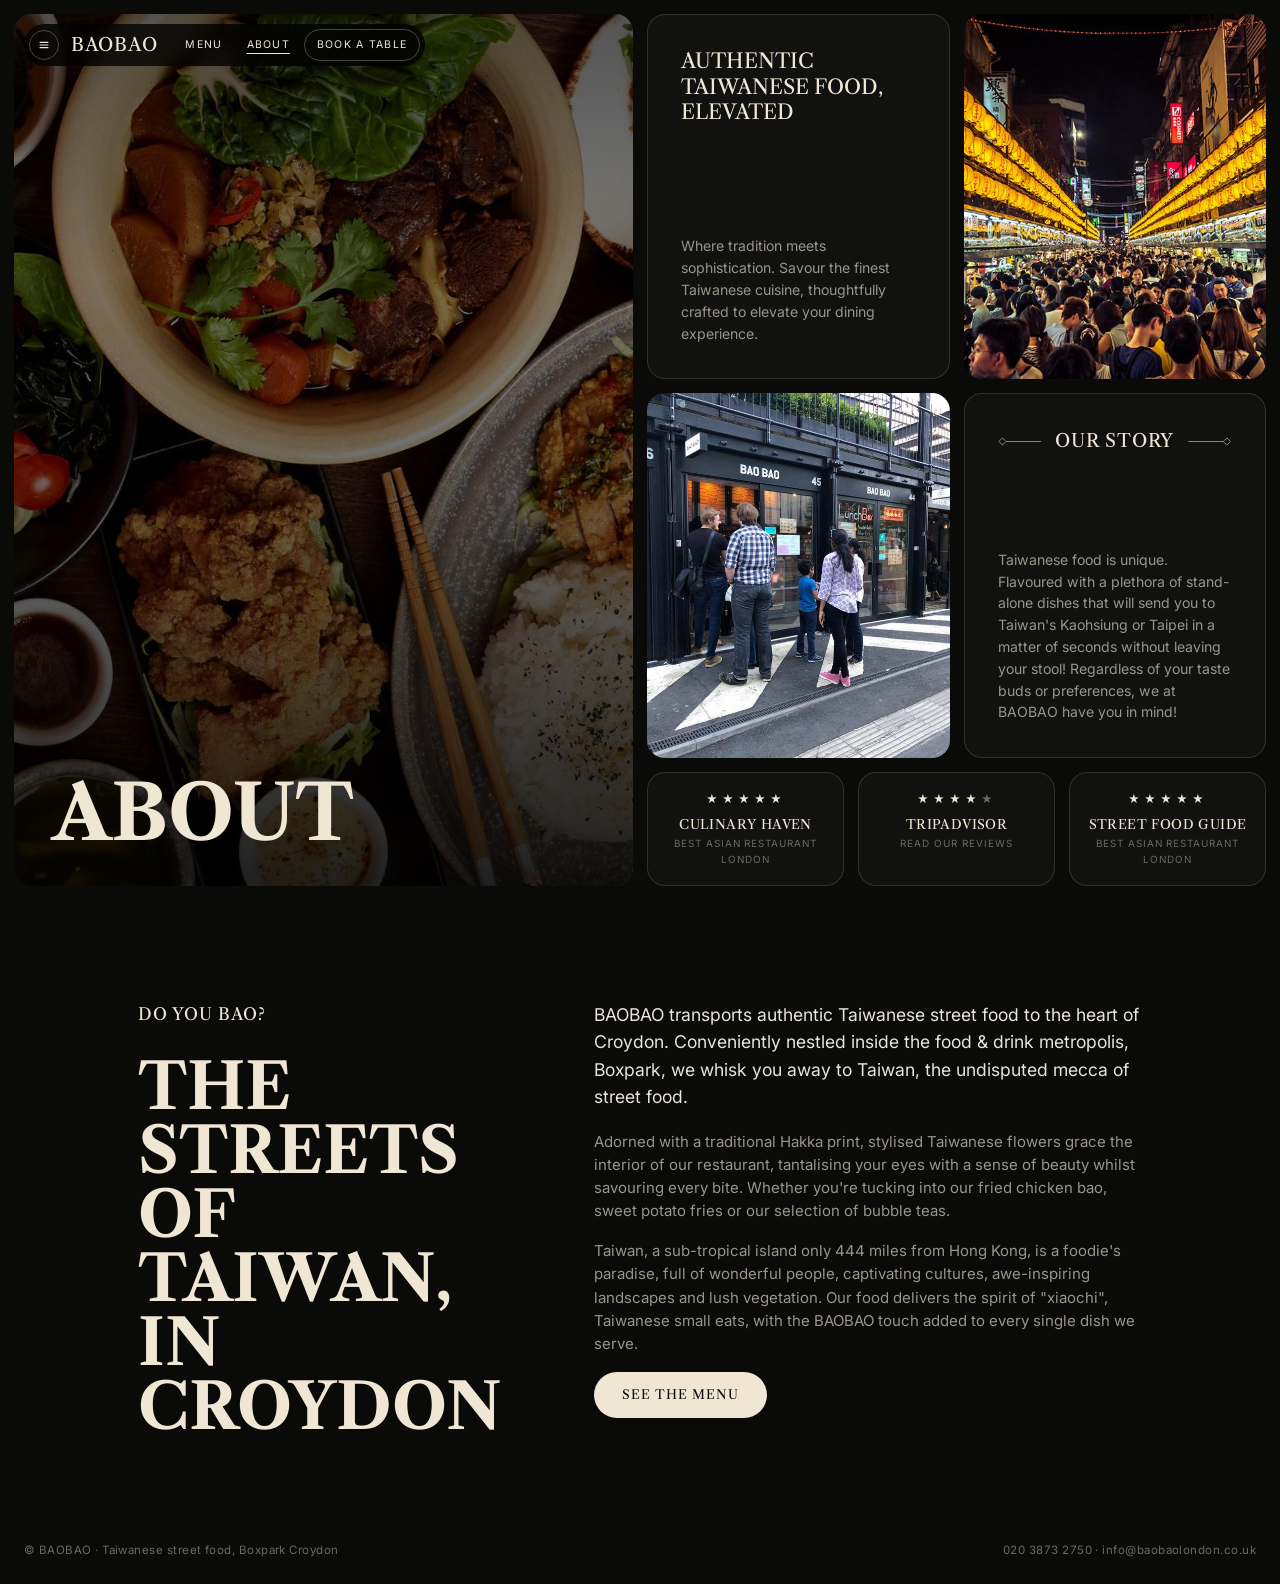
==== about.html @ 298b59aa "Mobile home: make the stacked link cards a little taller Co-Authored-By: Claude Opus 5.5 <noreply@an" ====
<!DOCTYPE html>
<html lang="en">
<head>
  <meta charset="utf-8">
  <meta name="viewport" content="width=device-width, initial-scale=1">
  <title>About — BAOBAO</title>
  <meta name="description" content="The story of BaoBao: Taiwanese street food in the heart of Croydon.">
  <meta name="theme-color" content="#0a0a09">
  <link rel="icon" href="assets/img/logo-mark.jpg">
  <link rel="preconnect" href="https://fonts.googleapis.com">
  <link rel="preconnect" href="https://fonts.gstatic.com" crossorigin>
  <link href="https://fonts.googleapis.com/css2?family=Inter:wght@400;500&family=Libre+Caslon+Text:wght@400;700&display=swap" rel="stylesheet">
  <link rel="stylesheet" href="assets/css/style.css?v=10">
</head>
<body>
  <div class="page" style="position:relative">
  <header class="site-header">
    <nav class="nav-pill" aria-label="Main">
      <button class="icon-btn" type="button" data-nav-open aria-expanded="false" aria-controls="overlay-nav" aria-label="Open menu"><svg viewBox="0 0 16 16" fill="none" stroke="currentColor" stroke-width="1.3"><path d="M3 5h10M3 8h10M3 11h10"/></svg></button>
      <a class="logo" href="index.html">BAOBAO</a>
      <a class="nav-link" href="menu.html">Menu</a>
      <a class="nav-link" href="about.html" aria-current="page">About</a>
      <a class="nav-link nav-link--cta" href="reservation.html">Book a table</a>
    </nav>
    
  </header>
  <main>
    <div class="split">
      <section class="photo photo--shade reveal">
        <img src="assets/img/about-spread.jpg" alt="Overhead view of BaoBao dishes: beef noodle soup, braised pork rice, fried chicken and edamame">
        <h1 class="display display--lg photo__title">About</h1>
      </section>
      <div class="about-grid">
        <article class="panel text-card reveal reveal--1">
          <h2>Authentic<br>Taiwanese food,<br>elevated</h2>
          <p>Where tradition meets sophistication. Savour the finest Taiwanese cuisine, thoughtfully crafted to elevate your dining experience.</p>
        </article>
        <div class="photo reveal reveal--2"><img src="assets/img/night-market.jpg" alt="A lantern-lit Taiwanese night market"></div>
        <div class="photo reveal reveal--3"><img src="assets/img/boxpark.jpg" alt="The BaoBao shopfront at Boxpark Croydon"></div>
        <article class="panel text-card reveal reveal--3">
          <h2 class="rule-title">Our story</h2>
          <p>Taiwanese food is unique. Flavoured with a plethora of stand-alone dishes that will send you to Taiwan's Kaohsiung or Taipei in a matter of seconds without leaving your stool! Regardless of your taste buds or preferences, we at BAOBAO have you in mind!</p>
        </article>
        <div class="awards reveal reveal--4">
          <div class="panel award"><div class="award__stars" aria-label="5 stars">★★★★★</div><p class="award__name">Culinary Haven</p><div class="award__note">Best Asian restaurant London</div></div>
          <a class="panel award" href="https://www.tripadvisor.co.uk/Restaurant_Review-g504167-d11892108-Reviews-Bao_Bao_London-Croydon_Greater_London_England.html" target="_blank" rel="noopener"><div class="award__stars" aria-label="4 out of 5 stars">★★★★<span class="award__star-off">★</span></div><p class="award__name">Tripadvisor</p><div class="award__note">Read our reviews</div></a>
          <div class="panel award"><div class="award__stars" aria-label="5 stars">★★★★★</div><p class="award__name">Street Food Guide</p><div class="award__note">Best Asian restaurant London</div></div>
        </div>
      </div>
    </div>

    <section class="story">
      <div>
        <p class="eyebrow">Do you bao?</p>
        <p class="story__quote">The streets of Taiwan, in Croydon</p>
      </div>
      <div class="story__body">
        <p>BAOBAO transports authentic Taiwanese street food to the heart of Croydon. Conveniently nestled inside the food &amp; drink metropolis, Boxpark, we whisk you away to Taiwan, the undisputed mecca of street food.</p>
        <p>Adorned with a traditional Hakka print, stylised Taiwanese flowers grace the interior of our restaurant, tantalising your eyes with a sense of beauty whilst savouring every bite. Whether you're tucking into our fried chicken bao, sweet potato fries or our selection of bubble teas.</p>
        <p>Taiwan, a sub-tropical island only 444 miles from Hong Kong, is a foodie's paradise, full of wonderful people, captivating cultures, awe-inspiring landscapes and lush vegetation. Our food delivers the spirit of "xiaochi", Taiwanese small eats, with the BAOBAO touch added to every single dish we serve.</p>
        <p><a class="btn" href="menu.html">See the menu</a></p>
      </div>
    </section>
  </main>
  <footer class="site-footer">
    <span>© BAOBAO · Taiwanese street food, Boxpark Croydon</span>
    <span><a href="tel:+442038732750">020 3873 2750</a> · <a href="mailto:info@baobaolondon.co.uk">info@baobaolondon.co.uk</a></span>
  </footer>
  </div>
  <div class="overlay-nav" id="overlay-nav" aria-hidden="true">
    <div style="position:relative">
      <button class="icon-btn icon-btn--solid overlay-nav__close" type="button" data-nav-close aria-label="Close menu"><svg viewBox="0 0 16 16" fill="none" stroke="currentColor" stroke-width="1.4"><path d="M4 4l8 8M12 4l-8 8"/></svg></button>
      <ul class="overlay-nav__links">
        <li><a href="index.html">Home</a></li>
        <li><a href="menu.html">Menu</a></li>
        <li><a href="about.html" aria-current="page">About</a></li>
        <li><a href="contact.html">Contact</a></li>
        <li><a href="reservation.html">Book a table</a></li>
      </ul>
      <div class="overlay-nav__info">Boxpark Croydon · Unit 44–45, 99 George St, CR0 1LD<br>020 3873 2750 · Open daily from 12:00</div>
    </div>
    <div class="photo"><img src="assets/img/interior.jpg" alt="" loading="lazy"></div>
  </div>
  <script src="assets/js/main.js?v=3"></script>
</body>
</html>
---- assets/css/style.css ----
/* ==========================================================================
   BAOBAO — Taiwanese street food, Boxpark Croydon
   ========================================================================== */

:root {
  --bg: #0a0a09;
  --panel: #111110;
  --panel-2: #161614;
  --line: rgba(239, 230, 212, 0.14);
  --line-strong: rgba(239, 230, 212, 0.28);
  --cream: #efe6d4;
  --text: #e9e4da;
  --muted: #9a958b;
  --dim: #6d6961;

  --font-display: "Libre Caslon Text", Georgia, serif;
  --display-weight: 700;
  --font-serif: "Libre Caslon Text", Georgia, serif;
  --font-sans: "Inter", system-ui, -apple-system, "Segoe UI", sans-serif;

  --gap: 14px;
  --radius: 18px;
  --radius-sm: 12px;
  --ease: cubic-bezier(0.22, 1, 0.36, 1);
}

*,
*::before,
*::after { box-sizing: border-box; }

html { -webkit-text-size-adjust: 100%; }

body {
  margin: 0;
  background: var(--bg);
  color: var(--text);
  font-family: var(--font-sans);
  font-size: 15px;
  line-height: 1.55;
  -webkit-font-smoothing: antialiased;
}

img { display: block; max-width: 100%; }
a { color: inherit; text-decoration: none; }
button { font: inherit; color: inherit; background: none; border: 0; cursor: pointer; padding: 0; }
:focus-visible { outline: 2px solid var(--cream); outline-offset: 3px; border-radius: 6px; }

.sr-only {
  position: absolute; width: 1px; height: 1px; padding: 0; margin: -1px;
  overflow: hidden; clip: rect(0 0 0 0); white-space: nowrap; border: 0;
}

.page {
  padding: var(--gap);
  min-height: 100vh;
  min-height: 100dvh;
}

/* ---------- Type ---------- */

.display {
  font-family: var(--font-display);
  font-weight: var(--display-weight);
  text-transform: uppercase;
  color: var(--cream);
  line-height: 0.95;
  letter-spacing: 0;
  margin: 0;
}
.display--xl { font-size: clamp(2.5rem, 8.4vw, 8.5rem); }
.display--lg { font-size: clamp(2.6rem, 6vw, 6rem); }
.display--md { font-size: clamp(2.2rem, 4.4vw, 4.4rem); }

.eyebrow {
  font-family: var(--font-serif);
  text-transform: uppercase;
  letter-spacing: 0.06em;
  color: var(--cream);
  font-size: 1.05rem;
  margin: 0;
}

/* Section title flanked by thin diamond-tipped rules: ◇—— TITLE ——◇ */
.rule-title {
  display: flex;
  align-items: center;
  justify-content: center;
  gap: 14px;
  font-family: var(--font-serif);
  font-weight: 400; /* only 400 is loaded; avoid faux-bold blur */
  text-transform: uppercase;
  letter-spacing: 0.05em;
  color: var(--cream);
  font-size: 1.15rem;
  white-space: nowrap;
  margin: 0;
}
/* Solid rule with an outlined diamond at the outer end: ◇——  TITLE  ——◇ */
.rule-title::before,
.rule-title::after {
  --rule: #8c8579;
  content: "";
  flex: 0 1 52px;
  min-width: 22px;
  height: 9px;
  background:
    url("data:image/svg+xml,%3Csvg xmlns='http://www.w3.org/2000/svg' viewBox='0 0 9 9'%3E%3Cpath d='M4.5.9 8.1 4.5 4.5 8.1.9 4.5Z' fill='none' stroke='%238c8579' stroke-width='1'/%3E%3C/svg%3E") left center / 9px 9px no-repeat,
    linear-gradient(var(--rule), var(--rule)) right center / calc(100% - 8px) 1px no-repeat;
}
.rule-title::after { transform: scaleX(-1); }

.muted { color: var(--muted); }

/* ---------- Panels ---------- */

.panel {
  background: var(--panel);
  border: 1px solid var(--line);
  border-radius: var(--radius);
}

.photo {
  position: relative;
  overflow: hidden;
  border-radius: var(--radius);
  background: #1a1916;
  isolation: isolate;
}
.photo > img {
  position: absolute;
  inset: 0;
  width: 100%;
  height: 100%;
  object-fit: cover;
  transition: transform 1.2s var(--ease);
  z-index: -1;
}
.photo--shade::after {
  content: "";
  position: absolute;
  inset: 0;
  z-index: -1;
  background: linear-gradient(180deg, rgba(0,0,0,.35) 0%, rgba(0,0,0,0) 30%, rgba(0,0,0,.15) 55%, rgba(0,0,0,.75) 100%);
}

.photo__title {
  position: absolute;
  left: clamp(20px, 3vw, 40px);
  bottom: clamp(20px, 3vw, 36px);
}

/* Notch: a little bg-colored tab cut into the bottom-right of a card */
.notch {
  position: absolute;
  right: 0;
  bottom: 0;
  display: flex;
  align-items: center;
  gap: 10px;
  padding: 10px 4px 4px 16px; /* keep the button clear of the card's rounded corner */
  background: var(--bg);
  border-top-left-radius: var(--radius);
}
.notch::before,
.notch::after {
  content: "";
  position: absolute;
  width: var(--radius);
  height: var(--radius);
  background: radial-gradient(circle at 0 0, transparent var(--radius), var(--bg) calc(var(--radius) + 0.5px));
}
.notch::before { right: 0; top: calc(var(--radius) * -1); }
.notch::after { left: calc(var(--radius) * -1); bottom: 0; }

/* ---------- Buttons ---------- */

.icon-btn {
  display: inline-grid;
  place-items: center;
  width: 30px;
  height: 30px;
  border-radius: 50%;
  border: 1px solid var(--line-strong);
  color: var(--cream);
  transition: background .25s, color .25s, border-color .25s;
}
.icon-btn svg { width: 14px; height: 14px; }
.icon-btn:hover { background: var(--cream); color: var(--bg); border-color: var(--cream); }
.icon-btn--solid { background: var(--cream); color: var(--bg); border-color: var(--cream); }
.icon-btn--solid:hover { background: transparent; color: var(--cream); }

.btn {
  display: inline-flex;
  align-items: center;
  justify-content: center;
  gap: 8px;
  height: 46px;
  padding: 0 28px;
  border-radius: 999px;
  background: var(--cream);
  color: var(--bg);
  font-family: var(--font-serif);
  text-transform: uppercase;
  letter-spacing: 0.08em;
  font-size: 0.8rem;
  transition: opacity .2s;
}
.btn:hover { opacity: .88; }

/* ---------- Header / nav ---------- */

.site-header {
  position: absolute;
  top: calc(var(--gap) + 10px);
  left: calc(var(--gap) + 10px);
  right: calc(var(--gap) + 10px);
  z-index: 20;
  display: flex;
  justify-content: space-between;
  align-items: flex-start;
  pointer-events: none;
}
.site-header > * { pointer-events: auto; }

.nav-pill {
  display: flex;
  align-items: center;
  gap: 4px;
  padding: 5px 5px 5px 5px;
  background: rgba(0, 0, 0, .78);
  backdrop-filter: blur(10px);
  -webkit-backdrop-filter: blur(10px);
  border-radius: 999px;
}

.logo {
  font-family: var(--font-serif);
  font-size: 1.15rem;
  letter-spacing: 0.04em;
  color: var(--cream);
  margin: 0 14px 0 8px;
}

.nav-link {
  font-size: 0.66rem;
  letter-spacing: 0.12em;
  text-transform: uppercase;
  color: var(--text);
  padding: 7px 10px;
  border-radius: 999px;
  transition: color .2s;
}
.nav-link:hover,
.nav-link[aria-current="page"] { color: var(--cream); text-decoration: underline; text-underline-offset: 5px; }
.nav-link--cta { border: 1px solid var(--line-strong); padding: 7px 12px; text-decoration: none !important; }
.nav-link--cta[aria-current="page"] { border-color: var(--cream); }
.nav-link--cta:hover { background: var(--cream); color: var(--bg); text-decoration: none; }

.socials { display: flex; gap: 8px; }

/* Full-screen menu */
.overlay-nav {
  position: fixed;
  inset: 0;
  z-index: 50;
  background: rgba(8, 8, 7, .97);
  display: grid;
  grid-template-columns: 1fr minmax(0, 1fr);
  padding: var(--gap);
  gap: var(--gap);
  opacity: 0;
  visibility: hidden;
  transition: opacity .45s var(--ease), visibility .45s;
}
.overlay-nav.is-open { opacity: 1; visibility: visible; }
.overlay-nav__close { position: fixed; top: 29px; left: 29px; z-index: 1; } /* JS aligns it to the burger */
.overlay-nav__links {
  list-style: none;
  margin: 0;
  padding: 90px clamp(24px, 5vw, 80px) 40px;
  display: flex;
  flex-direction: column;
  justify-content: center;
  gap: 4px;
}
.overlay-nav__links a {
  font-family: var(--font-display);
  font-weight: var(--display-weight);
  text-transform: uppercase;
  font-size: clamp(2.2rem, 5.5vw, 4.6rem);
  line-height: 1.08;
  color: var(--dim);
  transition: color .25s, padding .35s var(--ease);
  display: inline-block;
}
.overlay-nav__links a:hover,
.overlay-nav__links a[aria-current="page"] { color: var(--cream); padding-left: 14px; }
.overlay-nav__info {
  position: absolute;
  left: clamp(24px, 5vw, 80px);
  bottom: 32px;
  font-size: .8rem;
  color: var(--muted);
}
.overlay-nav .photo { min-height: 0; }

/* Open/close choreography: links rise in one by one, photo wipes up, close button spins in.
   Closing drops the delays so everything leaves together with the backdrop fade. */
.overlay-nav__links li,
.overlay-nav__info {
  opacity: 0;
  transform: translateY(32px);
  transition: opacity .3s, transform .3s var(--ease);
}
.overlay-nav.is-open .overlay-nav__links li,
.overlay-nav.is-open .overlay-nav__info {
  opacity: 1;
  transform: none;
  transition: opacity .6s var(--ease), transform .8s var(--ease);
}
.overlay-nav.is-open .overlay-nav__links li:nth-child(1) { transition-delay: .12s; }
.overlay-nav.is-open .overlay-nav__links li:nth-child(2) { transition-delay: .18s; }
.overlay-nav.is-open .overlay-nav__links li:nth-child(3) { transition-delay: .24s; }
.overlay-nav.is-open .overlay-nav__links li:nth-child(4) { transition-delay: .30s; }
.overlay-nav.is-open .overlay-nav__links li:nth-child(5) { transition-delay: .36s; }
.overlay-nav.is-open .overlay-nav__info { transition-delay: .46s; }
.overlay-nav > .photo {
  clip-path: inset(100% 0 0 0 round var(--radius));
  transition: clip-path .4s var(--ease);
}
.overlay-nav.is-open > .photo {
  clip-path: inset(0 0 0 0 round var(--radius));
  transition: clip-path 1s .08s var(--ease);
}
.overlay-nav > .photo img { transform: scale(1.15); transition: transform .4s var(--ease); }
.overlay-nav.is-open > .photo img { transform: scale(1); transition: transform 1.4s .08s var(--ease); }
.overlay-nav__close { transform: rotate(-90deg); transition: transform .5s var(--ease), background .25s, color .25s, border-color .25s; }
.overlay-nav.is-open .overlay-nav__close { transform: none; }

/* ==========================================================================
   Home
   ========================================================================== */

.home {
  display: grid;
  grid-template-rows: minmax(420px, 1fr) clamp(160px, 23vh, 230px);
  gap: var(--gap);
  height: calc(100dvh - var(--gap) * 2);
  min-height: 640px;
}

.hero .photo__title { bottom: auto; top: 50%; transform: translateY(-40%); }
.hero::after {
  content: "";
  position: absolute; inset: 0; z-index: -1;
  background: linear-gradient(90deg, rgba(0,0,0,.72) 0%, rgba(0,0,0,.35) 50%, rgba(0,0,0,.1) 100%);
}
.hero > img { animation: slowzoom 22s ease-in-out infinite alternate; }
@keyframes slowzoom { from { transform: scale(1.02); } to { transform: scale(1.12); } }

.hero .notch { padding: 12px 4px 4px 14px; }

.home-cards {
  display: grid;
  grid-template-columns: repeat(3, 1fr);
  gap: var(--gap);
}

.card-link .notch { padding: 8px 4px 4px 18px; }
.card-link__label {
  font-family: var(--font-serif);
  text-transform: uppercase;
  letter-spacing: 0.05em;
  font-size: .82rem;
  color: var(--cream);
}
.card-link:hover > img { transform: scale(1.06); }
.card-link:hover .icon-btn { background: var(--cream); color: var(--bg); }

/* ==========================================================================
   Split pages (About / Contact / Reservation)
   ========================================================================== */

.split {
  display: grid;
  grid-template-columns: 1fr 1fr;
  gap: var(--gap);
  min-height: calc(100dvh - var(--gap) * 2);
}
.split > .photo { min-height: 520px; }

/* ---------- About ---------- */

.about-grid {
  display: grid;
  grid-template-columns: 1fr 1fr;
  grid-template-rows: 1fr 1fr auto;
  gap: var(--gap);
}
.about-grid .photo { min-height: 240px; }

.text-card {
  padding: clamp(22px, 2.6vw, 34px);
  display: flex;
  flex-direction: column;
  justify-content: space-between;
  gap: 24px;
}
.text-card h2:not(.rule-title) {
  font-family: var(--font-serif);
  font-weight: 400;
  text-transform: uppercase;
  color: var(--cream);
  font-size: clamp(1.15rem, 1.6vw, 1.45rem);
  line-height: 1.25;
  margin: 0;
}
.text-card p { margin: 0; color: var(--muted); font-size: .88rem; }

.awards {
  grid-column: 1 / -1;
  display: grid;
  grid-template-columns: repeat(3, 1fr);
  gap: var(--gap);
}
.award {
  padding: 18px 12px;
  text-align: center;
}
.award__stars { letter-spacing: 4px; color: var(--cream); font-size: .7rem; }
.award__star-off { color: var(--dim); }
a.award { transition: border-color .25s; }
a.award:hover { border-color: var(--line-strong); }
.award__name {
  font-family: var(--font-serif);
  text-transform: uppercase;
  color: var(--cream);
  font-size: .82rem;
  margin: 6px 0 2px;
  letter-spacing: .03em;
}
.award__note { font-size: .62rem; text-transform: uppercase; letter-spacing: .1em; color: var(--dim); }

.story {
  max-width: 1080px;
  margin: clamp(60px, 9vw, 120px) auto clamp(40px, 6vw, 80px);
  padding: 0 clamp(8px, 3vw, 40px);
  display: grid;
  grid-template-columns: 1fr 1.4fr;
  gap: clamp(28px, 5vw, 80px);
  align-items: start;
}
.story__body p { color: var(--muted); margin: 0 0 1.1em; }
.story__body p:first-child { color: var(--text); font-size: 1.1rem; }
.story__quote {
  font-family: var(--font-display);
  font-weight: var(--display-weight);
  text-transform: uppercase;
  color: var(--cream);
  font-size: clamp(2.4rem, 5vw, 4rem);
  line-height: 1;
  margin: 28px 0 0;
}

/* ---------- Contact ---------- */

.contact-side {
  display: grid;
  grid-template-columns: 1fr 1fr;
  grid-template-rows: 1fr 1fr;
  gap: var(--gap);
}

.info-card { padding: clamp(20px, 2.2vw, 30px); display: flex; flex-direction: column; }
.info-card .rule-title { margin-bottom: auto; }

.info-list { margin: 28px 0 0; display: grid; gap: 14px; font-size: .82rem; }
.info-list > div { display: grid; grid-template-columns: 72px 1fr; gap: 12px; align-items: start; }
.info-list dt { font-size: .62rem; text-transform: uppercase; letter-spacing: .12em; color: var(--dim); padding-top: 2px; }
.info-list dd { margin: 0; text-align: right; color: var(--text); }
.info-list dd a:hover { color: var(--cream); text-decoration: underline; text-underline-offset: 3px; }
.info-list .socials { justify-content: flex-end; }
.info-list .icon-btn { width: 26px; height: 26px; }
.info-list .icon-btn svg { width: 12px; height: 12px; }

.map {
  position: relative;
  overflow: hidden;
  border-radius: var(--radius);
  background: #1b1b19;
}
.map iframe {
  position: absolute; inset: 0; width: 100%; height: 100%; border: 0;
  filter: invert(.92) hue-rotate(180deg) grayscale(.6) brightness(.85) contrast(.95);
}
.map .notch { gap: 8px; }

.tiles { display: grid; grid-template-columns: 1fr 1fr; gap: var(--gap); }
.tiles .photo { min-height: 120px; border-radius: var(--radius-sm); }
.tiles .photo:hover > img { transform: scale(1.06); }

.hours { margin: 26px 0 0; display: grid; gap: 11px; font-size: .78rem; }
.hours > div { display: flex; align-items: baseline; gap: 10px; }
.hours dt { color: var(--muted); }
.hours dd { margin: 0; color: var(--text); font-variant-numeric: tabular-nums; }
.hours > div::after { content: none; }
.hours .fill { flex: 1; border-bottom: 1px dashed var(--line); transform: translateY(-4px); }
.hours .is-today dt,
.hours .is-today dd { color: var(--cream); }
.hours .is-today dt::after { content: " · today"; color: var(--dim); font-size: .7rem; }

/* ---------- Reservation ---------- */

.reserve-panel {
  display: grid;
  place-items: center;
  padding: clamp(28px, 5vw, 70px) clamp(20px, 4vw, 60px);
}
.reserve-form { width: 100%; max-width: 440px; }
.reserve-form .rule-title { font-size: 1.5rem; }
.reserve-form__intro { text-align: center; color: var(--muted); font-size: .85rem; margin: 16px auto 34px; max-width: 360px; }

.field { position: relative; margin-bottom: 12px; }
.field-row { display: grid; grid-template-columns: repeat(3, 1fr); gap: 10px; }
.field label { position: absolute; left: 19px; top: 27px; transform: translateY(-50%); font-size: .78rem; color: var(--muted); pointer-events: none; transition: all .2s var(--ease); }
.field input,
.field select {
  display: block;
  width: 100%;
  height: 54px;
  padding: 22px 18px 6px;
  line-height: 1.25;
  background: transparent;
  border: 1px solid var(--line-strong);
  border-radius: 999px;
  color: var(--text);
  font: inherit;
  font-size: .85rem;
  color-scheme: dark;
  appearance: none;
  -webkit-appearance: none;
  transition: border-color .2s;
}
.field select {
  cursor: pointer;
  padding-right: 40px;
  background: url("data:image/svg+xml,%3Csvg xmlns='http://www.w3.org/2000/svg' viewBox='0 0 16 16' fill='none' stroke='%239a958b' stroke-width='1.4'%3E%3Cpath d='M4 6l4 4 4-4'/%3E%3C/svg%3E") right 16px center / 14px no-repeat;
}
.field select option { background: var(--panel); color: var(--text); }

/* Native date input: keep its text on one line under the floating label */
.field input[type="date"] { padding-right: 16px; }
/* Empty date: the dd/mm/yyyy hint reads as a placeholder, like the other fields */
.field input[type="date"]:invalid { color: var(--muted); }
.field input[type="date"]::-webkit-datetime-edit { padding: 0; line-height: 1.25; }
.field input[type="date"]::-webkit-date-and-time-value { text-align: left; margin: 0; }
.field input[type="date"]::-webkit-calendar-picker-indicator {
  opacity: .6;
  cursor: pointer;
  margin: -16px 0 0;
}

.field input:focus,
.field select:focus { outline: none; border-color: var(--cream); }

/* Floating label: small, at the top, once the field has (or shows) a value */
.field input:focus + label,
.field input:not(:placeholder-shown) + label,
.field select + label,
.field input[type="date"] + label { top: 9px; transform: none; font-size: .6rem; letter-spacing: .08em; text-transform: uppercase; }

/* Empty select reads like a placeholder, centred */
.field select:required:invalid:not(:focus) + label { top: 50%; transform: translateY(-50%); font-size: .78rem; letter-spacing: 0; text-transform: none; }
.field.is-invalid input,
.field.is-invalid select { border-color: #d98b7a; }
.field__error { display: none; font-size: .7rem; color: #e4a493; margin: 4px 0 0 18px; }
.field.is-invalid .field__error { display: block; }

.reserve-form .btn { width: 100%; margin-top: 10px; }
.reserve-form__note { text-align: center; color: var(--dim); font-size: .72rem; margin-top: 16px; }

.reserve-success { text-align: center; display: none; }
.reserve-success.is-visible { display: block; animation: rise .6s var(--ease); }
.reserve-success p { color: var(--muted); }
.reserve-success strong { color: var(--cream); font-weight: 500; }
@keyframes rise { from { opacity: 0; transform: translateY(12px); } to { opacity: 1; transform: none; } }

/* ==========================================================================
   Menu
   ========================================================================== */

.menu-page {
  display: flex;
  flex-direction: column;
  gap: var(--gap);
  height: calc(100dvh - var(--gap) * 2);
  min-height: 680px;
  padding-top: calc(var(--gap) + 50px); /* clear the floating header */
}
.menu-page > .display { padding: 8px 2px 0; }

.menu-rail {
  flex: 1;
  display: flex;
  gap: var(--gap);
  min-height: 0;
}

.cat {
  position: relative;
  flex: 1 1 0;
  min-width: 0;
  display: flex;
  gap: var(--gap);
  transition: flex-grow .7s var(--ease);
}
.cat.is-open { flex-grow: 2.7; }
.menu-rail.has-open .cat:not(.is-open) { flex-grow: .62; }

.cat__card {
  position: relative;
  flex: 1 1 0;
  min-width: 0;
  overflow: hidden;
  border-radius: var(--radius);
  background: #141311;
  cursor: pointer;
  text-align: left;
  isolation: isolate;
}
.cat__bg {
  position: absolute; inset: 0; width: 100%; height: 100%; object-fit: cover; z-index: -2;
  filter: blur(2px) brightness(.32) saturate(.8);
  transform: scale(1.08);
}
.cat__plate {
  position: absolute;
  z-index: -1;
  top: 50%;
  left: 50%;
  width: min(82%, 380px);
  aspect-ratio: 1;
  transform: translate(-50%, -54%);
  border-radius: 50%;
  object-fit: cover;
  clip-path: circle(49.5%);
  box-shadow: 0 30px 60px rgba(0,0,0,.6);
  transition: transform .9s var(--ease), width .7s var(--ease);
}
.cat__card:hover .cat__plate { transform: translate(-50%, -54%) rotate(-8deg) scale(1.04); }
.cat__name {
  position: absolute;
  left: 50%;
  bottom: 22%;
  transform: translateX(-50%);
  font-family: var(--font-display);
  font-weight: var(--display-weight);
  text-transform: uppercase;
  color: var(--cream);
  font-size: clamp(2.6rem, 5vw, 5.2rem);
  line-height: 1;
  white-space: nowrap;
  text-shadow: 0 6px 30px rgba(0,0,0,.6);
}
.cat__card .notch .icon-btn { transition: transform .8s var(--ease), background .25s, color .25s; }
.cat.is-open .cat__card .notch .icon-btn { transform: rotate(225deg); background: var(--cream); color: var(--bg); }

.cat__list {
  position: relative;
  flex: 0 0 0;
  min-width: 0;
  overflow: hidden;
  opacity: 0;
  border-width: 0;
  transition: flex-basis .7s var(--ease), opacity .4s .1s, border-width 0s .7s;
}
.cat.is-open .cat__list {
  flex-basis: 62%;
  opacity: 1;
  border-width: 1px;
  transition: flex-basis .7s var(--ease), opacity .5s .25s, border-width 0s;
}
.cat__list-inner {
  position: absolute;
  inset: 0;
  overflow-y: auto;
  padding: clamp(22px, 3vw, 40px) clamp(20px, 3vw, 44px);
  min-width: 360px;
  scrollbar-width: thin;
  scrollbar-color: var(--line-strong) transparent;
}
.cat__list .rule-title { margin-bottom: clamp(20px, 3vh, 36px); }

.dish-list { list-style: none; margin: 0; padding: 0; display: grid; gap: clamp(16px, 2.6vh, 26px); }
.dish { display: grid; grid-template-columns: 64px 1fr; gap: 20px; align-items: center; }
.dish__img {
  width: 64px; height: 64px; border-radius: 50%; object-fit: cover;
  clip-path: circle(48%);
  background: #f4f2ee;
}
.dish__head { display: flex; align-items: baseline; gap: 10px; }
.dish__name {
  font-family: var(--font-serif);
  text-transform: uppercase;
  color: var(--cream);
  font-size: .82rem;
  letter-spacing: .03em;
  margin: 0;
}
.dish__name span { text-transform: none; letter-spacing: 0; margin-left: 4px; }
.dish__veg { width: 12px; height: 12px; color: var(--muted); flex: none; }
.dish__dots { flex: 1; border-bottom: 1px solid var(--line); transform: translateY(-4px); min-width: 16px; }
.dish__price { font-family: var(--font-serif); color: var(--cream); font-size: .85rem; }
.dish__desc { margin: 4px 0 0; color: var(--muted); font-size: .74rem; line-height: 1.5; }

.menu-legend { display: flex; gap: 18px; justify-content: flex-end; font-size: .72rem; color: var(--dim); padding: 0 4px; }
.menu-legend svg { width: 12px; height: 12px; vertical-align: -1px; margin-right: 4px; }

/* ==========================================================================
   Footer
   ========================================================================== */

.site-footer {
  display: flex;
  flex-wrap: wrap;
  justify-content: space-between;
  gap: 12px;
  padding: 26px 10px 10px;
  color: var(--dim);
  font-size: .72rem;
  letter-spacing: .04em;
}
.site-footer a:hover { color: var(--cream); }

/* ==========================================================================
   Reveal on load
   ========================================================================== */

.reveal { opacity: 0; transform: translateY(18px); animation: rise .9s var(--ease) forwards; }
.reveal--1 { animation-delay: .08s; }
.reveal--2 { animation-delay: .18s; }
.reveal--3 { animation-delay: .28s; }
.reveal--4 { animation-delay: .38s; }

@media (prefers-reduced-motion: reduce) {
  *, *::before, *::after { animation: none !important; transition: none !important; }
  .reveal { opacity: 1; transform: none; }
}

/* ==========================================================================
   Responsive
   ========================================================================== */

@media (max-width: 1100px) {
  .split { grid-template-columns: 1fr; }
  .split > .photo { min-height: 62vh; }
  .menu-rail { flex-direction: column; min-height: 0; }
  .cat, .cat.is-open, .menu-rail.has-open .cat:not(.is-open) { flex: none; flex-direction: column; }
  .cat__card { flex: none; height: 300px; }
  .cat__plate { width: 230px; }
  .cat__name { bottom: 16%; }
  .cat__list { flex-basis: auto !important; max-height: 0; transition: max-height .7s var(--ease), opacity .4s; }
  .cat.is-open .cat__list { max-height: 2400px; }
  .cat__list-inner { position: static; min-width: 0; }
  .menu-page { height: auto; min-height: 0; }
}

@media (max-width: 760px) {
  :root { --gap: 10px; --radius: 16px; }
  .site-header { top: calc(var(--gap) + 8px); left: calc(var(--gap) + 8px); right: calc(var(--gap) + 8px); }
  .nav-link:not(.nav-link--cta) { display: none; }
  .site-header .socials { display: none; }
  /* first screen = hero + three stacked link cards */
  .home { grid-template-rows: minmax(0, 1fr) auto; height: calc(100svh - var(--gap) * 2); min-height: 460px; }
  .hero .photo__title { top: auto; bottom: 22px; transform: none; }
  .home-cards { grid-template-columns: 1fr; }
  .home-cards .photo { height: 96px; }
  .home-cards .card-link__label { font-size: .74rem; }
  .hero .notch { display: none; }
  .about-grid, .contact-side { grid-template-columns: 1fr; grid-template-rows: none; }
  .awards { grid-template-columns: 1fr; }
  .story { grid-template-columns: 1fr; }
  .field-row { grid-template-columns: 1fr; gap: 0; }
  .map { min-height: 280px; }
  /* keep the OSM attribution (bottom-left) visible: arrow only */
  .map .notch .card-link__label { position: absolute; width: 1px; height: 1px; overflow: hidden; clip: rect(0 0 0 0); white-space: nowrap; }
  .map .notch { padding-left: 10px; }
  .overlay-nav { grid-template-columns: 1fr; }
  .overlay-nav > .photo { display: none; }
  .dish { grid-template-columns: 52px 1fr; gap: 14px; align-items: start; }
  .cat { gap: 0; }
  .cat.is-open { gap: var(--gap); }
  .dish__img { width: 52px; height: 52px; }
}
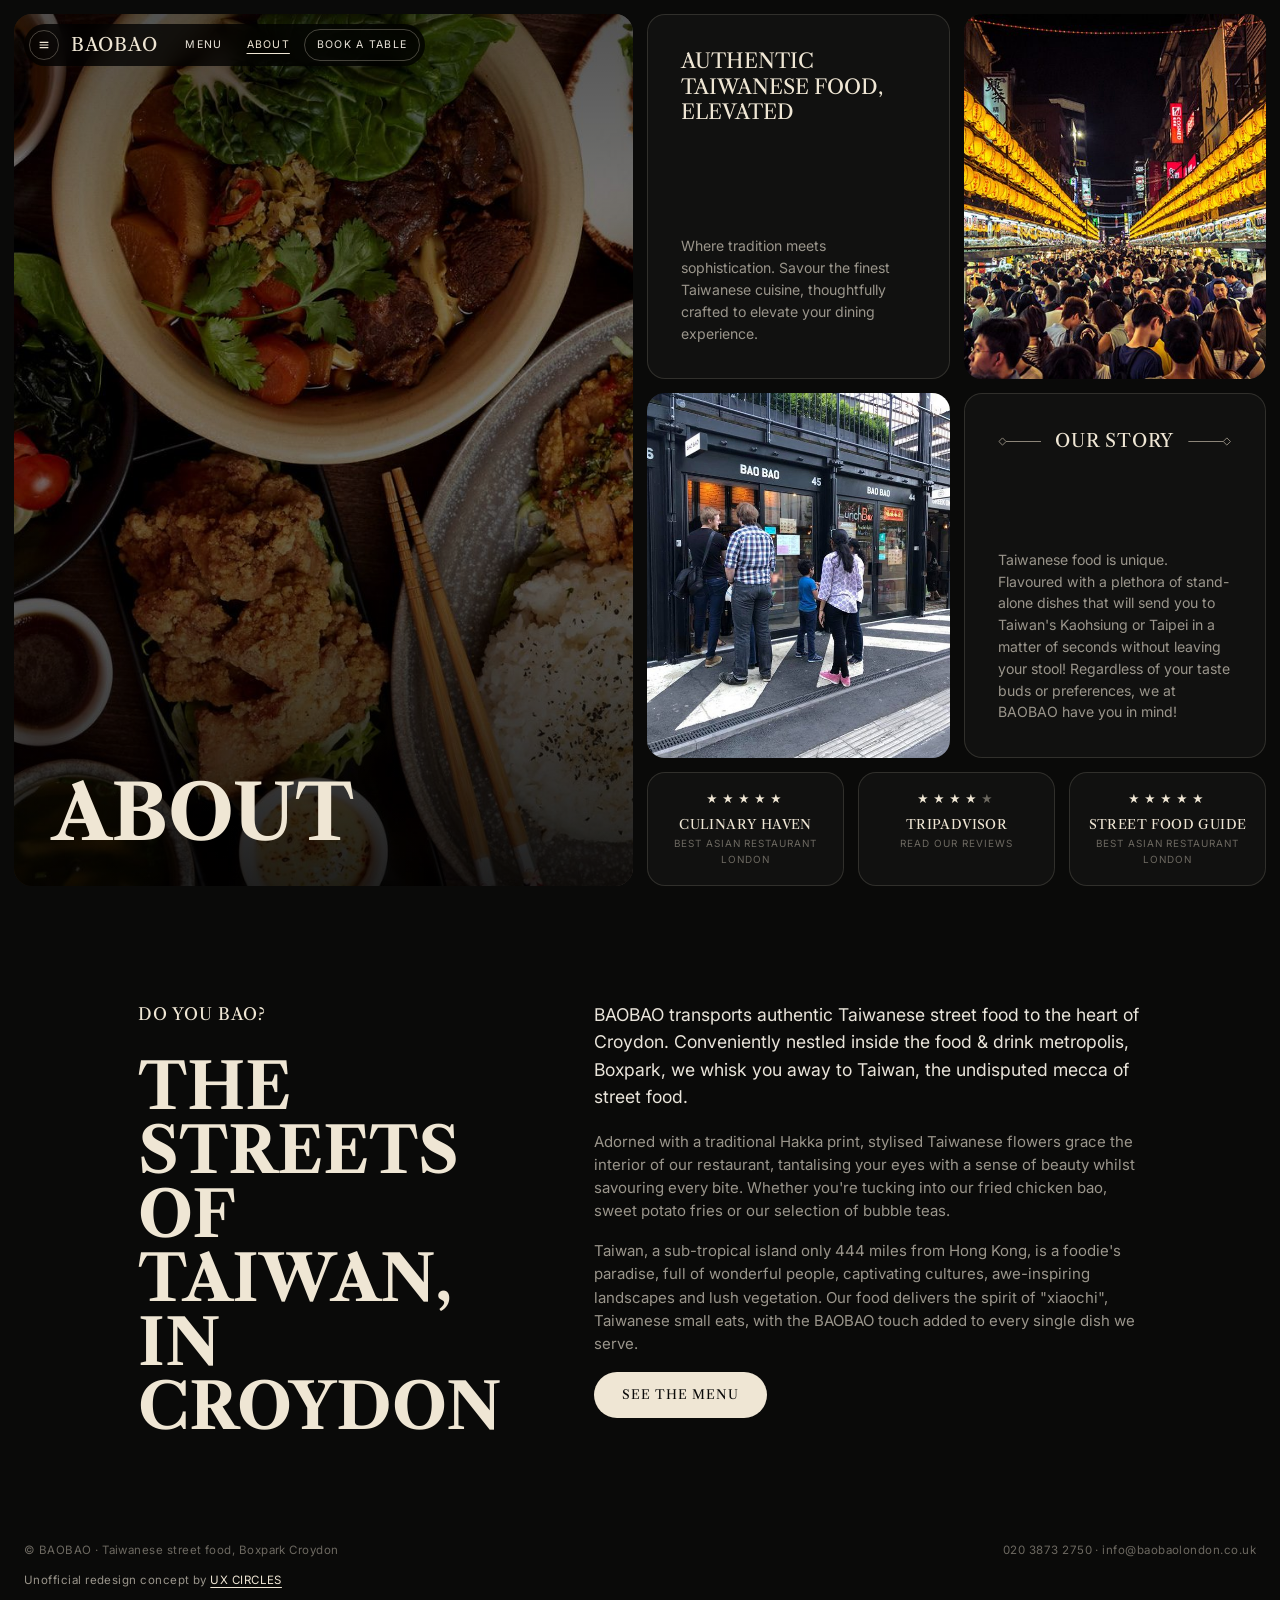
==== commit f8f4469e: "Label the site as an unofficial redesign concept and keep it out of search Co-Authored-By: Claude Op" ====
--- a/about.html
+++ b/about.html
@@ -6,11 +6,12 @@
   <title>About — BAOBAO</title>
   <meta name="description" content="The story of BaoBao: Taiwanese street food in the heart of Croydon.">
   <meta name="theme-color" content="#0a0a09">
+  <meta name="robots" content="noindex, nofollow">
   <link rel="icon" href="assets/img/logo-mark.jpg">
   <link rel="preconnect" href="https://fonts.googleapis.com">
   <link rel="preconnect" href="https://fonts.gstatic.com" crossorigin>
   <link href="https://fonts.googleapis.com/css2?family=Inter:wght@400;500&family=Libre+Caslon+Text:wght@400;700&display=swap" rel="stylesheet">
-  <link rel="stylesheet" href="assets/css/style.css?v=10">
+  <link rel="stylesheet" href="assets/css/style.css?v=12">
 </head>
 <body>
   <div class="page" style="position:relative">
@@ -65,6 +66,7 @@
   <footer class="site-footer">
     <span>© BAOBAO · Taiwanese street food, Boxpark Croydon</span>
     <span><a href="tel:+442038732750">020 3873 2750</a> · <a href="mailto:info@baobaolondon.co.uk">info@baobaolondon.co.uk</a></span>
+    <span class="concept-note">Unofficial redesign concept by <a href="https://ux-circles.com/web" target="_blank" rel="noopener">UX CIRCLES</a></span>
   </footer>
   </div>
   <div class="overlay-nav" id="overlay-nav" aria-hidden="true">
--- a/assets/css/style.css
+++ b/assets/css/style.css
@@ -731,6 +731,9 @@
   letter-spacing: .04em;
 }
 .site-footer a:hover { color: var(--cream); }
+.concept-note { flex-basis: 100%; color: var(--muted); }
+.concept-note a { color: var(--cream); text-decoration: underline; text-underline-offset: 3px; }
+.site-footer--home { padding-top: 14px; }
 
 /* ==========================================================================
    Reveal on load
@@ -776,6 +779,11 @@
   .home-cards { grid-template-columns: 1fr; }
   .home-cards .photo { height: 96px; }
   .home-cards .card-link__label { font-size: .74rem; }
+  /* tone the three strips down to one quiet set so the hero stays the focus */
+  .home-cards .photo > img { filter: brightness(.62) saturate(.75); }
+  .home-cards .photo:nth-child(1) > img { object-position: 50% 62%; }
+  .home-cards .photo:nth-child(2) > img { object-position: 50% 55%; }
+  .home-cards .photo:nth-child(3) > img { object-position: 50% 45%; }
   .hero .notch { display: none; }
   .about-grid, .contact-side { grid-template-columns: 1fr; grid-template-rows: none; }
   .awards { grid-template-columns: 1fr; }
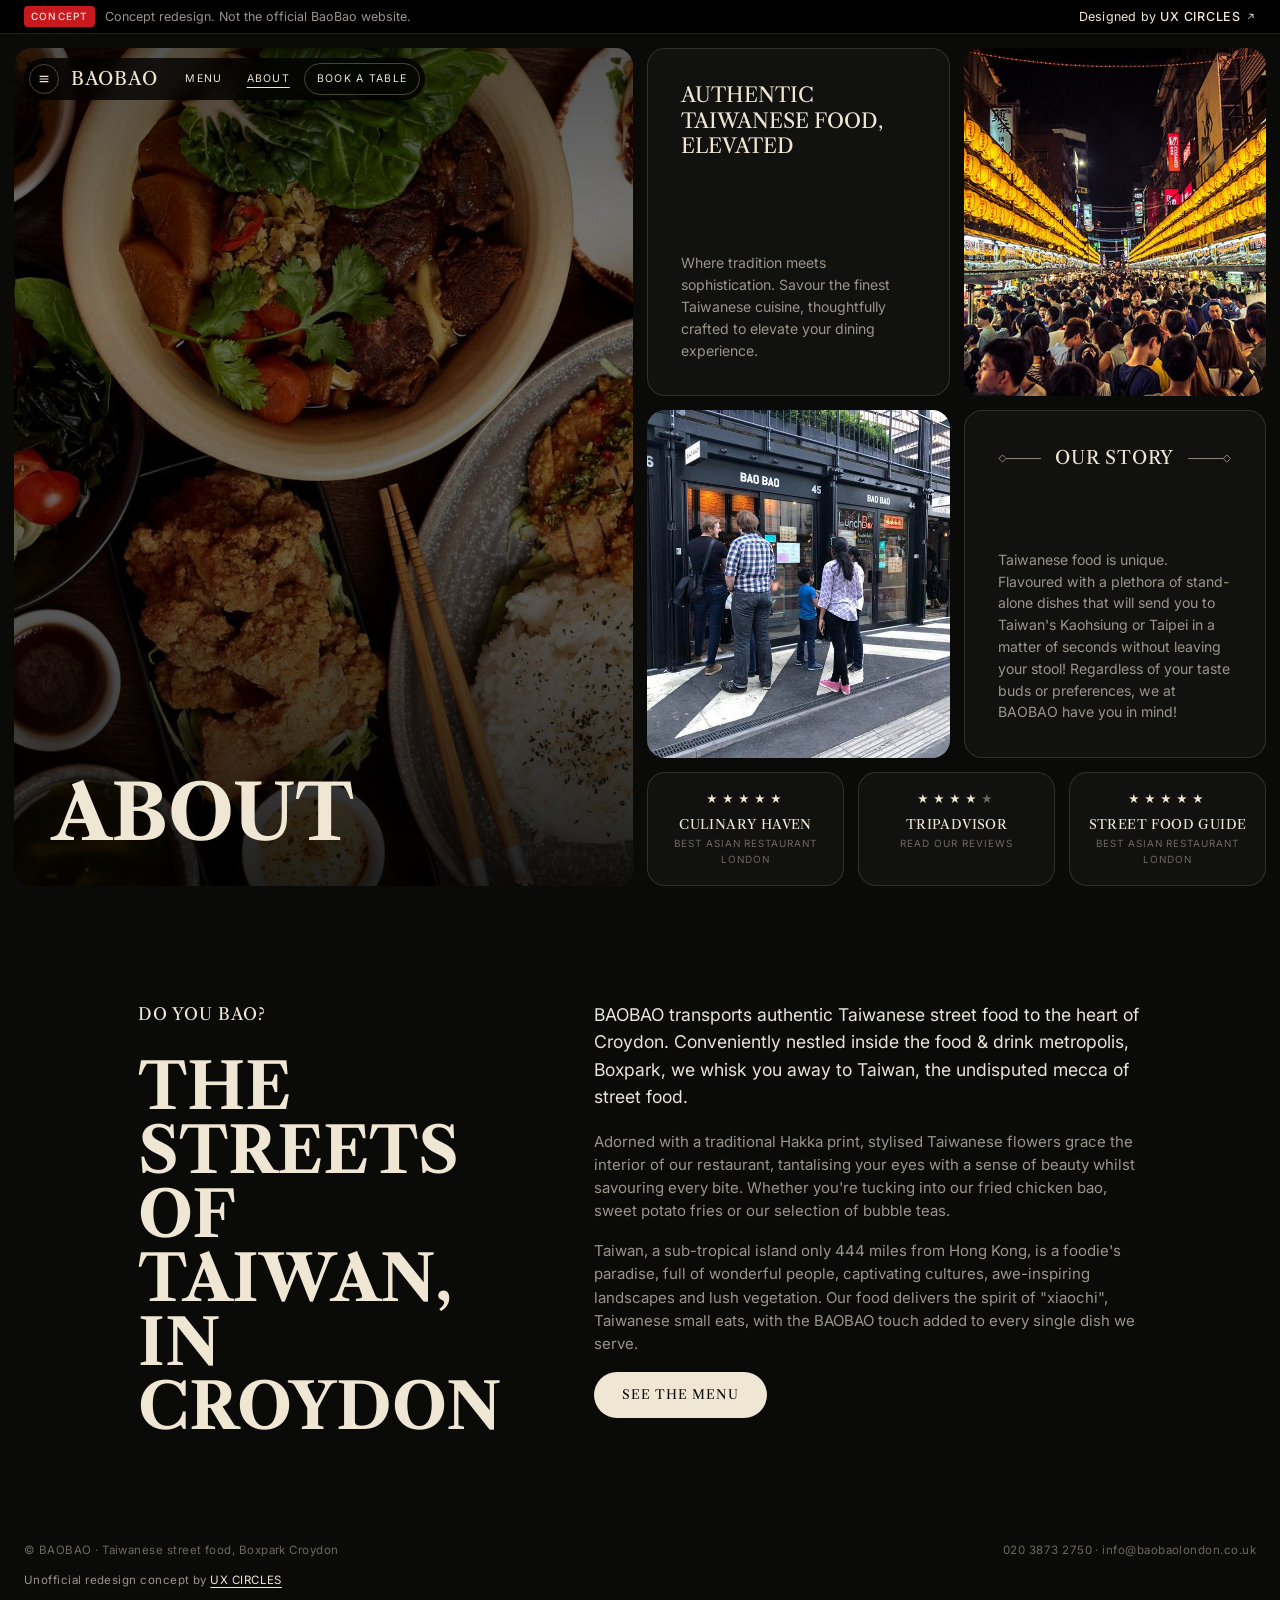
==== commit 9fbcca91: "Add a UX CIRCLES concept stripe to the top of every page Co-Authored-By: Claude Opus 5.5 <noreply@an" ====
--- a/about.html
+++ b/about.html
@@ -11,9 +11,13 @@
   <link rel="preconnect" href="https://fonts.googleapis.com">
   <link rel="preconnect" href="https://fonts.gstatic.com" crossorigin>
   <link href="https://fonts.googleapis.com/css2?family=Inter:wght@400;500&family=Libre+Caslon+Text:wght@400;700&display=swap" rel="stylesheet">
-  <link rel="stylesheet" href="assets/css/style.css?v=12">
+  <link rel="stylesheet" href="assets/css/style.css?v=13">
 </head>
 <body>
+  <div class="concept-bar" role="note">
+    <p><span class="concept-tag">Concept</span><span class="concept-long">Concept redesign. Not the official BaoBao website.</span><span class="concept-short">Concept redesign</span></p>
+    <a href="https://ux-circles.com/web" target="_blank" rel="noopener">Designed by <strong>UX CIRCLES</strong> <svg viewBox="0 0 24 24" fill="none" stroke="currentColor" stroke-width="2" aria-hidden="true"><path d="M7 17 17 7M9 7h8v8"/></svg></a>
+  </div>
   <div class="page" style="position:relative">
   <header class="site-header">
     <nav class="nav-pill" aria-label="Main">
--- a/assets/css/style.css
+++ b/assets/css/style.css
@@ -19,6 +19,7 @@
   --font-sans: "Inter", system-ui, -apple-system, "Segoe UI", sans-serif;
 
   --gap: 14px;
+  --bar-h: 34px;
   --radius: 18px;
   --radius-sm: 12px;
   --ease: cubic-bezier(0.22, 1, 0.36, 1);
@@ -52,8 +53,8 @@
 
 .page {
   padding: var(--gap);
-  min-height: 100vh;
-  min-height: 100dvh;
+  min-height: calc(100vh - var(--bar-h));
+  min-height: calc(100dvh - var(--bar-h));
 }
 
 /* ---------- Type ---------- */
@@ -258,6 +259,32 @@
 
 .socials { display: flex; gap: 8px; }
 
+/* Concept / credit stripe */
+.concept-bar {
+  height: var(--bar-h);
+  display: flex;
+  align-items: center;
+  justify-content: space-between;
+  gap: 16px;
+  padding: 0 calc(var(--gap) + 10px);
+  background: #000;
+  color: var(--muted);
+  font-size: 12.5px;
+  border-bottom: 1px solid var(--line);
+}
+.concept-bar p { display: flex; align-items: center; gap: 10px; margin: 0; min-width: 0; white-space: nowrap; overflow: hidden; text-overflow: ellipsis; }
+.concept-tag {
+  flex-shrink: 0;
+  font-size: 10px; font-weight: 500; letter-spacing: .12em; text-transform: uppercase;
+  color: var(--cream); background: #c8191e;
+  padding: 3px 7px 2px; border-radius: 4px;
+}
+.concept-short { display: none; }
+.concept-bar a { flex-shrink: 0; display: inline-flex; align-items: center; gap: 4px; color: var(--cream); letter-spacing: .02em; }
+.concept-bar a strong { font-weight: 500; letter-spacing: .06em; }
+.concept-bar a svg { width: .9em; height: .9em; }
+.concept-bar a:hover { color: #fff; }
+
 /* Full-screen menu */
 .overlay-nav {
   position: fixed;
@@ -345,7 +372,7 @@
   display: grid;
   grid-template-rows: minmax(420px, 1fr) clamp(160px, 23vh, 230px);
   gap: var(--gap);
-  height: calc(100dvh - var(--gap) * 2);
+  height: calc(100dvh - var(--bar-h) - var(--gap) * 2);
   min-height: 640px;
 }
 
@@ -385,7 +412,7 @@
   display: grid;
   grid-template-columns: 1fr 1fr;
   gap: var(--gap);
-  min-height: calc(100dvh - var(--gap) * 2);
+  min-height: calc(100dvh - var(--bar-h) - var(--gap) * 2);
 }
 .split > .photo { min-height: 520px; }
 
@@ -593,7 +620,7 @@
   display: flex;
   flex-direction: column;
   gap: var(--gap);
-  height: calc(100dvh - var(--gap) * 2);
+  height: calc(100dvh - var(--bar-h) - var(--gap) * 2);
   min-height: 680px;
   padding-top: calc(var(--gap) + 50px); /* clear the floating header */
 }
@@ -769,12 +796,14 @@
 }
 
 @media (max-width: 760px) {
+  .concept-long { display: none; }
+  .concept-short { display: inline; }
   :root { --gap: 10px; --radius: 16px; }
   .site-header { top: calc(var(--gap) + 8px); left: calc(var(--gap) + 8px); right: calc(var(--gap) + 8px); }
   .nav-link:not(.nav-link--cta) { display: none; }
   .site-header .socials { display: none; }
   /* first screen = hero + three stacked link cards */
-  .home { grid-template-rows: minmax(0, 1fr) auto; height: calc(100svh - var(--gap) * 2); min-height: 460px; }
+  .home { grid-template-rows: minmax(0, 1fr) auto; height: calc(100svh - var(--bar-h) - var(--gap) * 2); min-height: 460px; }
   .hero .photo__title { top: auto; bottom: 22px; transform: none; }
   .home-cards { grid-template-columns: 1fr; }
   .home-cards .photo { height: 96px; }
@@ -800,3 +829,7 @@
   .cat.is-open { gap: var(--gap); }
   .dish__img { width: 52px; height: 52px; }
 }
+
+@media (max-width: 400px) {
+  .concept-short { display: none; }
+}
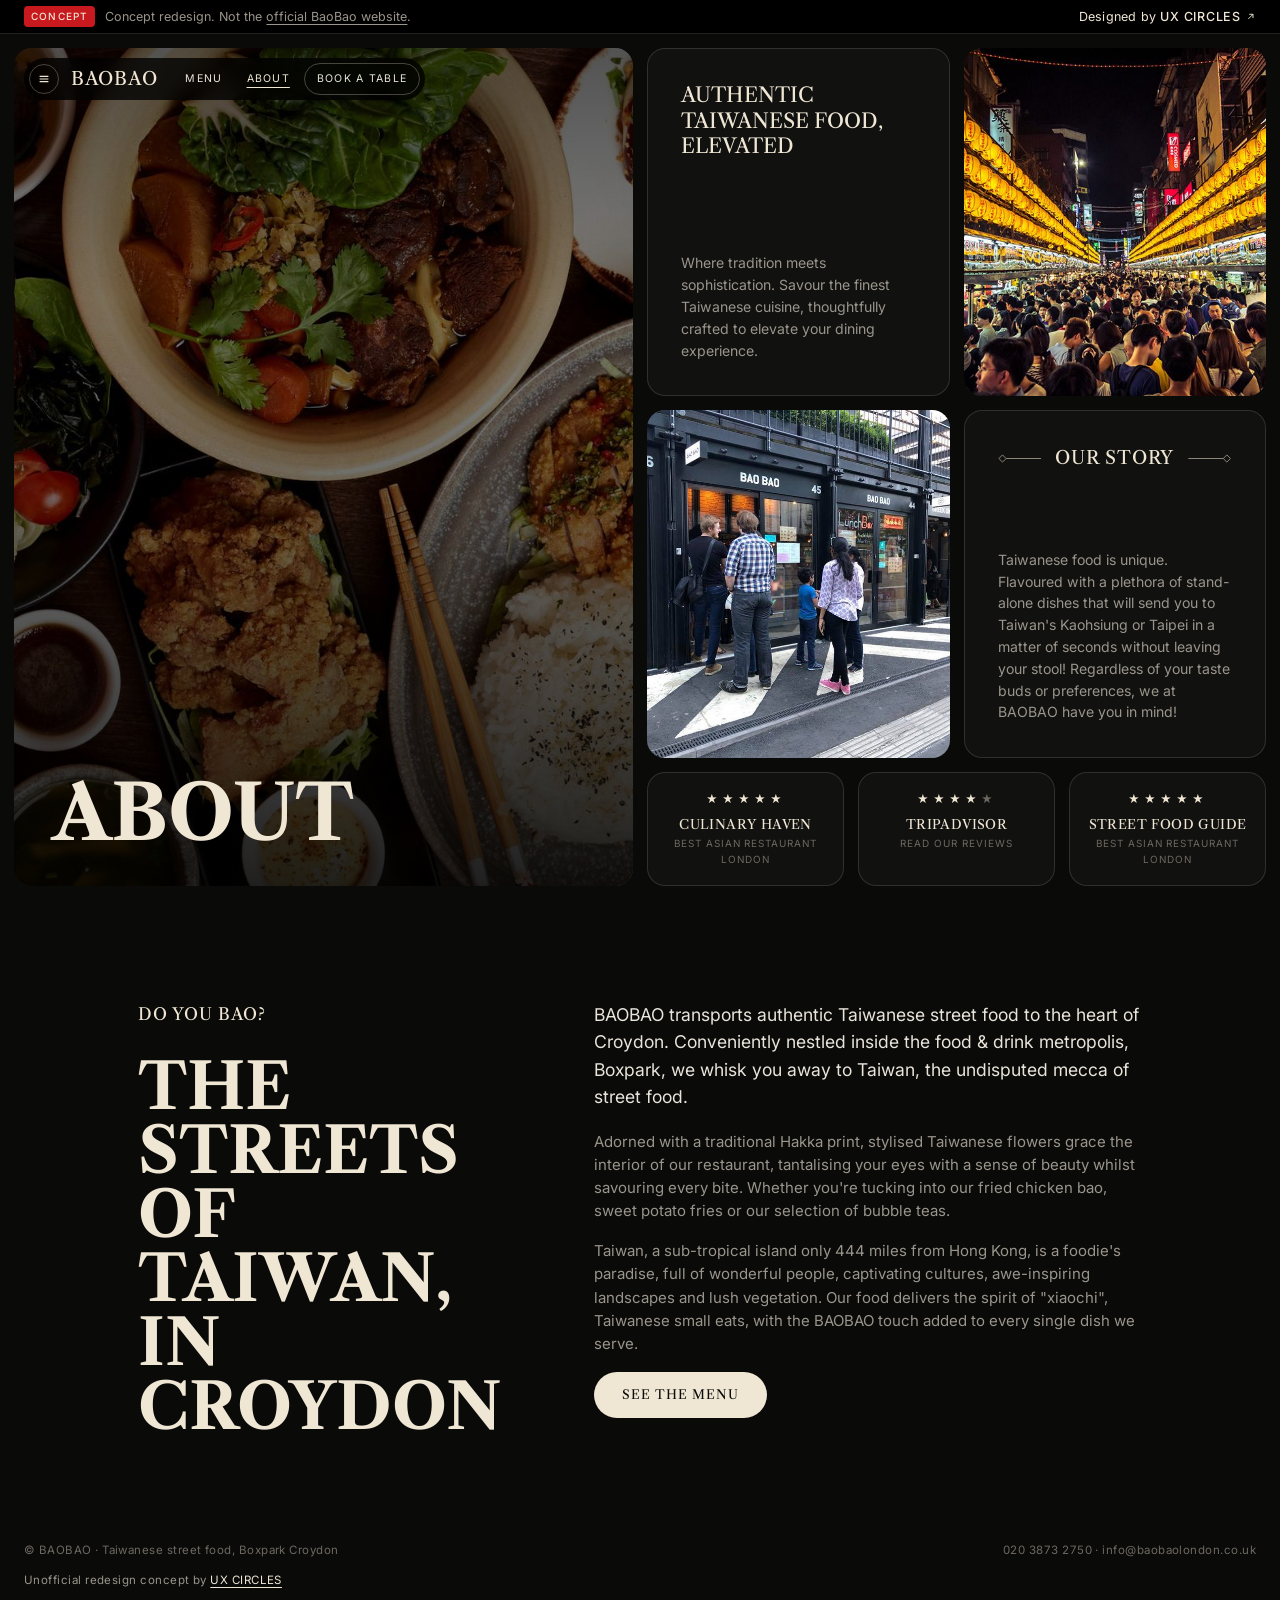
==== commit e6b89730: "Link the official BaoBao site from the concept stripe Co-Authored-By: Claude Opus 5.5 <noreply@anthr" ====
--- a/about.html
+++ b/about.html
@@ -11,11 +11,11 @@
   <link rel="preconnect" href="https://fonts.googleapis.com">
   <link rel="preconnect" href="https://fonts.gstatic.com" crossorigin>
   <link href="https://fonts.googleapis.com/css2?family=Inter:wght@400;500&family=Libre+Caslon+Text:wght@400;700&display=swap" rel="stylesheet">
-  <link rel="stylesheet" href="assets/css/style.css?v=13">
+  <link rel="stylesheet" href="assets/css/style.css?v=14">
 </head>
 <body>
   <div class="concept-bar" role="note">
-    <p><span class="concept-tag">Concept</span><span class="concept-long">Concept redesign. Not the official BaoBao website.</span><span class="concept-short">Concept redesign</span></p>
+    <p><span class="concept-tag">Concept</span><span class="concept-long">Concept redesign. Not the <a href="https://www.baobaolondon.co.uk/" target="_blank" rel="noopener">official BaoBao website</a>.</span><span class="concept-short">Concept redesign</span></p>
     <a href="https://ux-circles.com/web" target="_blank" rel="noopener">Designed by <strong>UX CIRCLES</strong> <svg viewBox="0 0 24 24" fill="none" stroke="currentColor" stroke-width="2" aria-hidden="true"><path d="M7 17 17 7M9 7h8v8"/></svg></a>
   </div>
   <div class="page" style="position:relative">
--- a/assets/css/style.css
+++ b/assets/css/style.css
@@ -284,6 +284,7 @@
 .concept-bar a strong { font-weight: 500; letter-spacing: .06em; }
 .concept-bar a svg { width: .9em; height: .9em; }
 .concept-bar a:hover { color: #fff; }
+.concept-long a { display: inline; color: inherit; letter-spacing: 0; text-decoration: underline; text-underline-offset: 3px; }
 
 /* Full-screen menu */
 .overlay-nav {
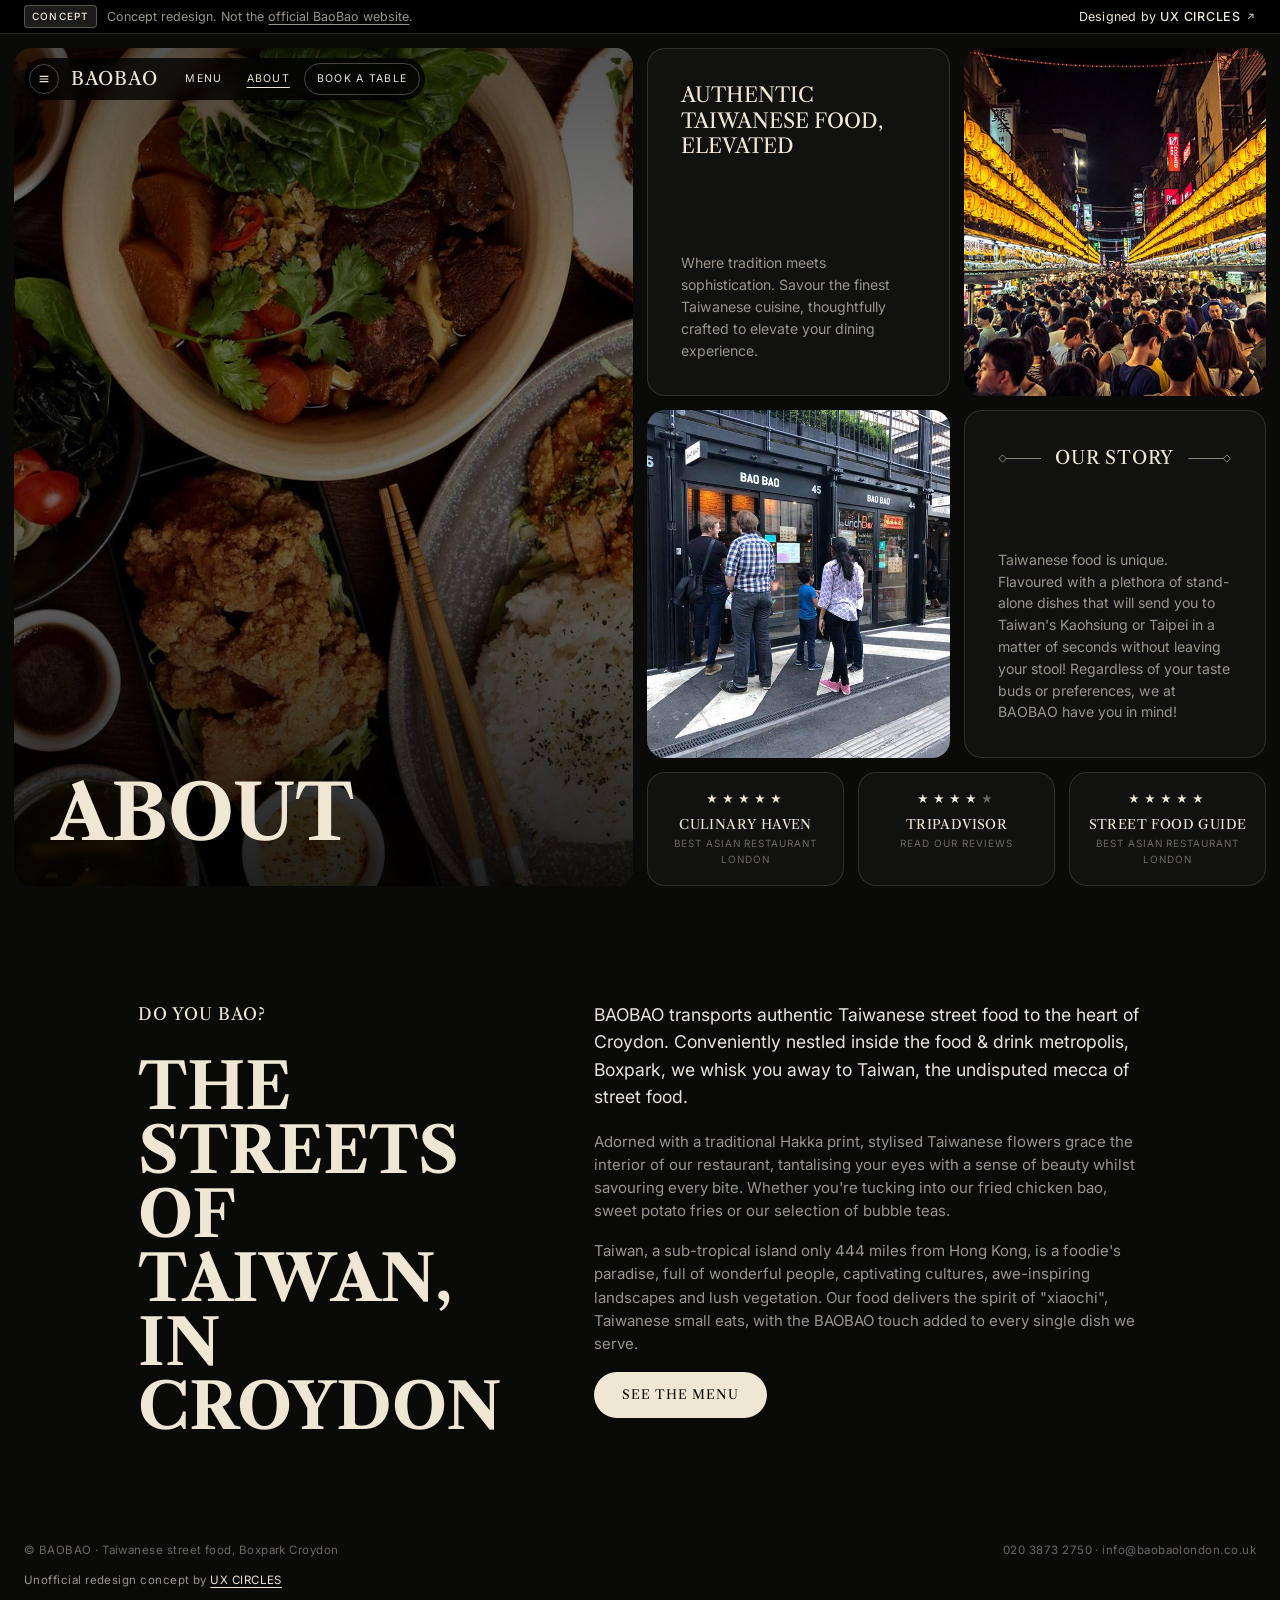
==== commit 4994218e: "Tone the Concept tag down to a quiet outlined chip Co-Authored-By: Claude Opus 5.5 <noreply@anthropi" ====
--- a/about.html
+++ b/about.html
@@ -11,7 +11,7 @@
   <link rel="preconnect" href="https://fonts.googleapis.com">
   <link rel="preconnect" href="https://fonts.gstatic.com" crossorigin>
   <link href="https://fonts.googleapis.com/css2?family=Inter:wght@400;500&family=Libre+Caslon+Text:wght@400;700&display=swap" rel="stylesheet">
-  <link rel="stylesheet" href="assets/css/style.css?v=14">
+  <link rel="stylesheet" href="assets/css/style.css?v=15">
 </head>
 <body>
   <div class="concept-bar" role="note">
--- a/assets/css/style.css
+++ b/assets/css/style.css
@@ -276,7 +276,8 @@
 .concept-tag {
   flex-shrink: 0;
   font-size: 10px; font-weight: 500; letter-spacing: .12em; text-transform: uppercase;
-  color: var(--cream); background: #c8191e;
+  color: var(--cream); background: rgba(239, 230, 212, .12);
+  border: 1px solid var(--line-strong);
   padding: 3px 7px 2px; border-radius: 4px;
 }
 .concept-short { display: none; }
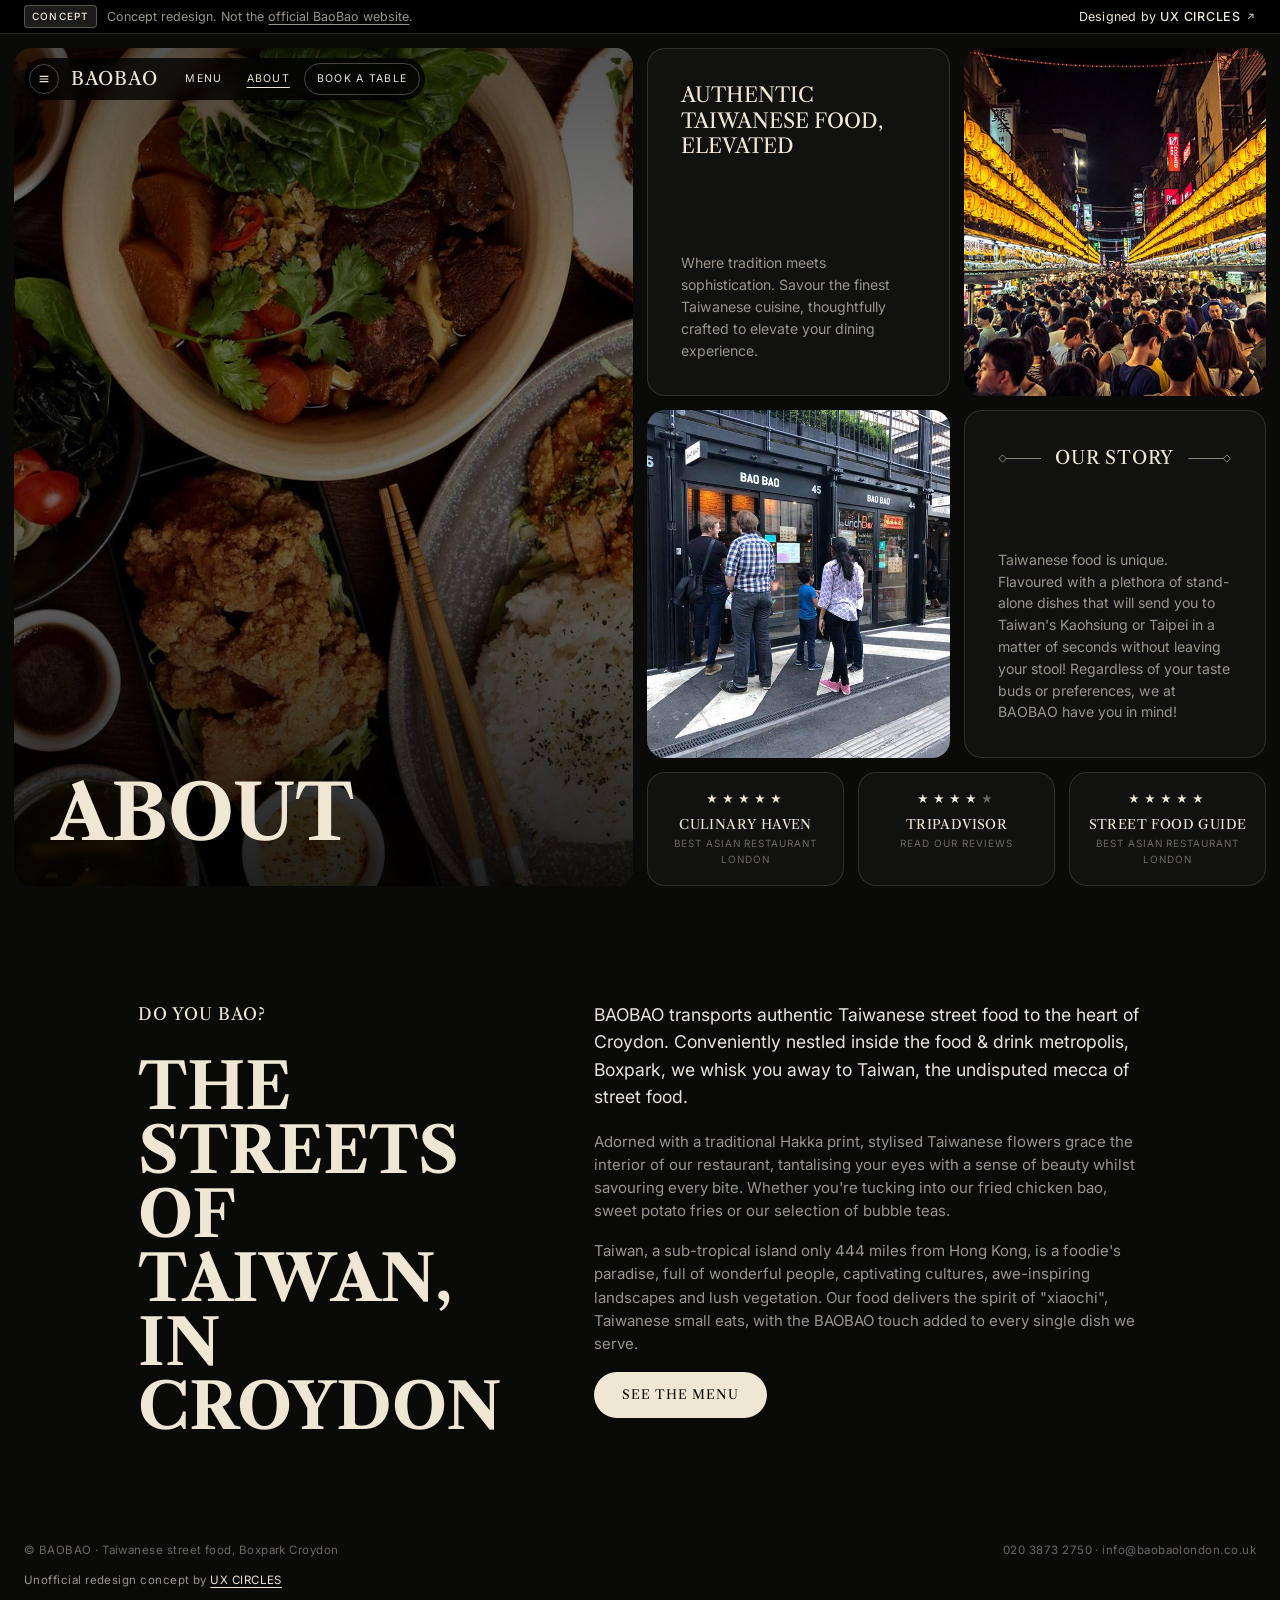
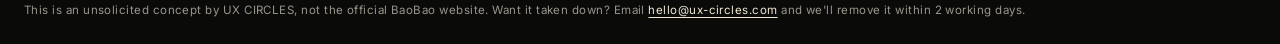
==== commit 3e3237e9: "Footer: offer to take the concept down within 2 working days Every page now says this is an unsolici" ====
--- a/about.html
+++ b/about.html
@@ -71,6 +71,7 @@
     <span>© BAOBAO · Taiwanese street food, Boxpark Croydon</span>
     <span><a href="tel:+442038732750">020 3873 2750</a> · <a href="mailto:info@baobaolondon.co.uk">info@baobaolondon.co.uk</a></span>
     <span class="concept-note">Unofficial redesign concept by <a href="https://ux-circles.com/web" target="_blank" rel="noopener">UX CIRCLES</a></span>
+    <span class="concept-note" data-takedown>This is an unsolicited concept by UX CIRCLES, not the official BaoBao website. Want it taken down? Email <a href="mailto:hello@ux-circles.com">hello@ux-circles.com</a> and we'll remove it within 2 working days.</span>
   </footer>
   </div>
   <div class="overlay-nav" id="overlay-nav" aria-hidden="true">
